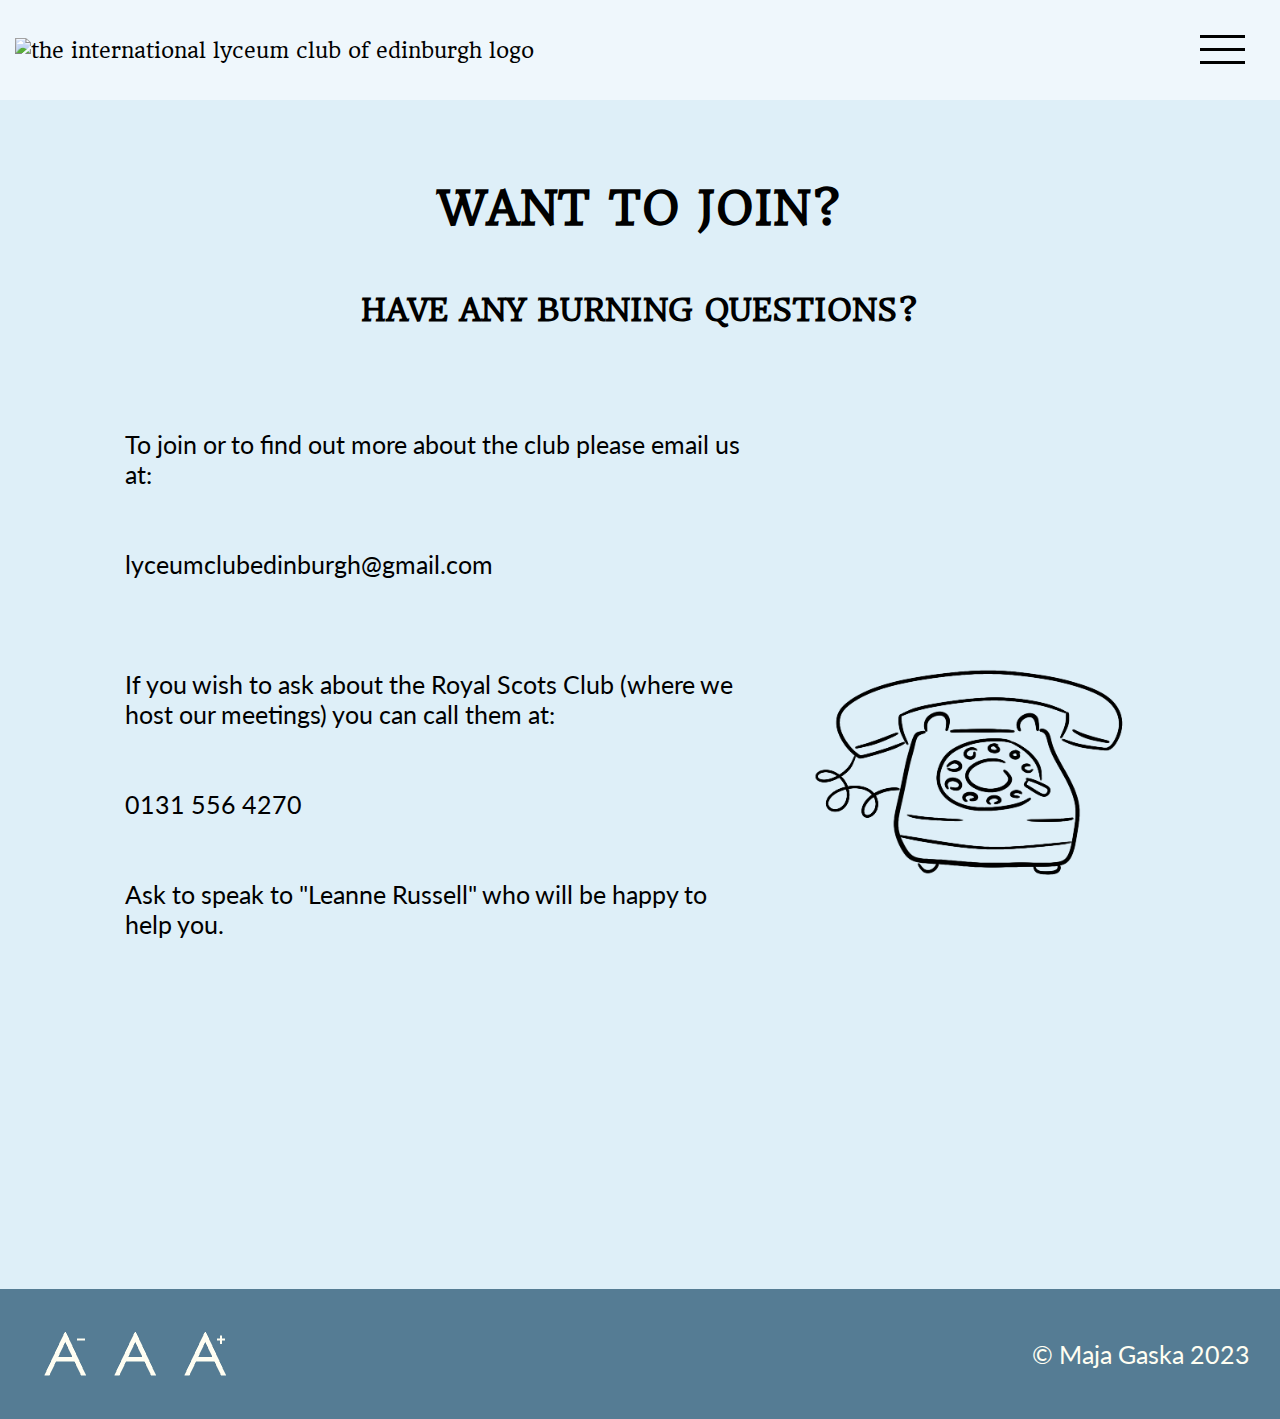
==== contact.html @ 56952fe7 "Add files via upload" ====
<!DOCTYPE html>

<html lang="en">
    
    <head>
        <!-- The head is used for metadata, data about data. None of this is displayed in the browser window! -->
        <meta charset="UTF-8"> <!-- the type of characters we will use on the web page -->
        <title>The International Lyceum Club of Edinburgh</title> 
        <link rel="stylesheet" type="text/css" href="css/tilcoe_css.css">   
        <meta name="viewport" content="width=device-width, initial-scale=1.0">
        
        <script src="js/js.js"></script>

    </head>

    <body id="body-id" class="body-medium">

        <container>

            <div id="top-bar-pc">
            
                <div id="logo">

                    <img id="logo-pc" src="images/logo.PNG" alt="the international lyceum club of edinburgh logo">
            
                </div>


                <nav class="nav-pc">

                    <ul>
                        <li><a href="index.html">ABOUT</a></li>
                        <li><a href="upcoming_events.html">UPCOMING EVENTS</a></li>
                        <li><a href="history.html">HISTORY</a></li>
                        <li><a href="membership.html">MEMBERSHIP</a></li>
                        <li><a class="active" href="contact.html">CONTACT US</a></li>
                    </ul>

                </nav>


                <nav class="nav-mobile dropdown">
                    <div id="ham">
                        <a href="#popanchor">
                        <div class="hamgraphic"></div>
                        <div class="hamgraphic"></div>
                        <div class="hamgraphic"></div>
                        </a>
                    </div>

                    <div class="dropdown-content"  id="popanchor">
                        <a href="index.html">ABOUT</a>
                        <a href="upcoming_events.html">UPCOMING EVENTS</a>
                        <a href="history.html">HISTORY</a>
                        <a href="membership.html">MEMBERSHIP</a>
                        <a class="active" href="contact.html">CONTACT US</a>
                    </div>
                </nav>

            </div>


            <div class="header-strip">

                <h1 class="h1-top">WANT TO JOIN?</h1>
                <h2>HAVE ANY BURNING QUESTIONS?</h2>

            </div>

            <div class="left-text-strip">

                <div class="left-text-contact">

                    <p>
                        To join or to find out more about the club please email us at:<br><br><br> 
                        lyceumclubedinburgh@gmail.com<br><br><br><br>

                        If you wish to ask about the Royal Scots Club (where we host our meetings) you can call them at:<br><br><br>
                        0131 556 4270<br><br><br>
                        Ask to speak to "Leanne Russell" who will be happy to help you.
                    </p>
               
                </div>

                <div class="right-image">

                    <img class="images" src="images/phone.png" alt="contact icon">

                </div>

            </div>

            <footer>

                <div class="footer-strip">

                    <div class="footer-left">
                        
                        <div class="footer-size"><a href="#" onclick="small();"><img id="small-a" src="images/small.png" alt="small font size icon"></a></div>
                        
                        <div class="footer-size"><a href="#" onclick="medium();"><img id="medium-a" src="images/medium.png" alt="medium font size icon"></a></div>
                        
                        <div class="footer-size"><a href="#" onclick="large();"><img id="large-a" src="images/large.png" alt="large font size icon"></a></div>
                        
                    </div>
                    
                    <div class="footer-right">© Maja Gaska 2023</div>

                </div>

            </footer>
        
        </container>

    </body>



</html>
---- css/tilcoe_css.css ----
@import url('https://fonts.googleapis.com/css2?family=Carrois+Gothic+SC&display=swap');
@import url('https://fonts.googleapis.com/css2?family=Roboto:wght@300&display=swap');
@import url('https://fonts.googleapis.com/css2?family=Open+Sans&display=swap');
@import url('https://fonts.googleapis.com/css2?family=Montserrat&display=swap');
@import url('https://fonts.googleapis.com/css2?family=Lato&display=swap');
@import url('https://fonts.googleapis.com/css2?family=Poppins:wght@300&display=swap');
@import url('https://fonts.googleapis.com/css2?family=Source+Sans+Pro&display=swap');
@import url('https://fonts.googleapis.com/css2?family=Raleway&display=swap');
@import url('https://fonts.googleapis.com/css2?family=Noto+Sans&display=swap');
@import url('https://fonts.googleapis.com/css2?family=Inter&display=swap');
@import url('https://fonts.googleapis.com/css2?family=Roboto+Slab&display=swap');
@import url('https://fonts.googleapis.com/css2?family=Merriweather&display=swap');
@import url('https://fonts.googleapis.com/css2?family=Playfair+Display:wght@500&display=swap');
@import url('https://fonts.googleapis.com/css2?family=Mulish&display=swap');
@import url('https://fonts.googleapis.com/css2?family=Nunito&display=swap');
@import url('https://fonts.googleapis.com/css2?family=Carme&display=swap');
@import url('https://fonts.googleapis.com/css2?family=Rubik&display=swap');
@import url('https://fonts.googleapis.com/css2?family=Work+Sans&display=swap');
@import url('https://fonts.googleapis.com/css2?family=Headland+One&display=swap');

:root{

    --tb:#eff7fc;
    --bg:#deeff8;
    --ft:#557c94;

    --ac:#eff7fc;


    --f1:'Carrois Gothic SC', sans-serif;
    --f2:'Roboto', sans-serif;
    --f3:'Open Sans', sans-serif;
    --f4:'Montserrat', sans-serif;
    --f5:'Lato', sans-serif;
    --f6:'Poppins', sans-serif;
    --f7:'Source Sans Pro', sans-serif;
    --f8:'Raleway', sans-serif;
    --f9:'Noto Sans', sans-serif;
    --f10:'Inter', sans-serif;
    --f11:'Roboto Slab', serif;
    --f12:'Merriweather', serif;
    --f13:'Playfair Display', serif;
    --f14:'Mulish', sans-serif;
    --f15:'Nunito', sans-serif;
    --f16:'Carme', sans-serif;
    --f17:'Rubik', sans-serif;
    --f18:'Work Sans', sans-serif;
    --f19:'Headland One', serif;
}

body{

    margin: 0px;
    padding: 0px;
    background-color: var(--bg);
    font-family: var(--f5);
    
}



.body-small{
    font-size: 20px;
    
}

.body-medium{
    font-size: 25px;
    
}

.body-large{
    font-size: 30px;
    
}



container{
    display: flex;
    flex-direction: column;
}

.border{
    margin-left: 30px;
    margin-right: 30px;
}



/* ------------------------ TOP BAR ------------------------ */



#top-bar-pc{
    background-color: var(--tb);
    font-family: var(--f19);
    width: 100%;
    height: 100px;
    display: flex;
    justify-content: space-between;
    align-items: center;
    position: fixed;
    top: 0;
    font-size: 20px;
}

#logo-pc{
    padding-left: 15px;
}



#nav-pc{
    padding-right: 25px;
}

#nav-mobile{
    display: none;
}

.dropdown{
    display: none;
}

ul{
    list-style-type: none;
    margin: 0;
    padding: 0;
    overflow: hidden;
    padding-right: 10px;
}

li{
    float: left;
    text-align: center;
}

li a {
    padding: 8px 10px;
    text-decoration: none;
    color: black;
}

li a:hover {
    color: grey;
}

.active {
    font-weight: bold;
}

.carmain{
    display: none;
}

/* ------------------------ HEADINGS ------------------------ */



h1{
    
    font-family: var(--f19);
    font-size: 45px;
    
}

.h1-top{
    padding-top: 150px;
}

.h1-top-smaller{
    padding-top: 100px;
}

.h1-next{
    padding-top: 50px;
    font-size: 45px;
}

.header-strip{
    display: flex;
    flex-direction: column;
    align-items: center;
    justify-content: center;
    text-align: center;
    text-align-last: center;
}

.header-strip-pad{
    display: flex;
    flex-direction: column;
    align-items: center;
    justify-content: center;
    text-align: center;
    text-align-last: center;
    padding-top: 100px;
}


.norm{
    padding-top: 60px;
    padding-bottom: 60px;
    display: flex;
    justify-content: center;
}

h2{
    display: flex;
    font-size: 30px;
    font-family: var(--f19);
}



/* ------------------------ ABOUT ------------------------ */



.quote-strip{
    display: flex;
    flex-direction: row;
    justify-content: space-evenly;
    align-items: center;
    box-sizing: border-box;
    padding-left: 125px;
    padding-right: 125px;
    padding-top: 200px;
}

.quote-text{
    width: 45%;
    font-family: var(--f19);
    font-size: 38px;
}

.quote-image{
    width: 55%;
    box-sizing: border-box;
    display: flex;
    align-items: center;
    justify-content: flex-end;
    padding-left: 50px;
}

.castle{
    width: 100%;
}



.right-text-strip{
    display: flex;
    flex-direction: row;
    justify-content: space-evenly;
    align-items: center;
    box-sizing: border-box;
    padding-left: 125px;
    padding-right: 125px;
    padding-top: 50px;
    padding-bottom: 50px;
}

.right-text{
    width: 60%;
    text-align: right;
}

.left-image{
    width: 40%;
    display: flex;
    justify-content: center;
    align-items: center;
}



/* ------------------------ UPCOMING EVENTS ------------------------ */


.events-back-upcoming{
    display: flex;
    justify-content: center;
    flex-direction: column;
    background-color:var(--ft);
    box-sizing: border-box;
    margin-left: auto;
    margin-right: auto;
    margin-top: 50px;
    margin-bottom: 100px;
    padding: 20px;
    border-radius: 20px;
    max-width: 1500px;
    width: 100vw;
}


.events-title{
    box-sizing: border-box;
    margin-bottom: 25px;
    background-color: var(--ac);
    border-radius: 10px;
    margin: 10px;
    padding-top: 20px;
    padding-bottom: 20px;
}



.events-date-strip{
    display: flex;
    flex-direction: row;
    justify-content: space-evenly;
}



.events-date{
    display: flex;
    justify-content: center;
    text-align: center;
    text-align-last: center;
    flex-basis: 25%;
    font-size: 25px;
    font-weight: bold;
    background-color: var(--ac);
    font-family: var(--f19);
    padding: 15px;
    margin-left: 10px;
    margin-right: 10px;
    margin-top: 10px;
    border-radius: 10px;
}



.events-info-strip{
    display: flex;
    flex-direction: row;
    justify-content: space-evenly; 
}



.events-info{
    display: flex;
    justify-content: center;
    text-align: center;
    text-align-last: center;
    flex-basis: 25%;
    padding-bottom: 20px;
    background-color: var(--ac);
    margin-top: 15px;
    margin-bottom: 15px;
    margin-left: 10px;
    margin-right: 10px;
    border-radius: 10px;
}


.next-event-back{
    display: flex;
    justify-content: center;
    flex-direction: column;
    text-align: center;
    background-color:var(--ft);
    box-sizing: border-box;
    margin-left: 125px;
    margin-right: 125px;
    margin-top: 50px;
    margin-bottom: 75px;
    padding: 20px;
    border-radius: 20px;
}


.next-event-main-strip{
    display: flex;
    flex-direction: row;
    justify-content: center;
    align-items: center;
}


.next-event-title-strip{
    display: flex;
    flex-direction: row; 
}



.next-event-date{
    display: flex;
    box-sizing: border-box;
    padding: 20px;
    margin: 10px;
    font-size: 35px;
    font-weight: bold;
    background-color: var(--ac);
    font-family: var(--f19);
    border-radius: 10px;
}



.next-event-title{
    display: flex;
    box-sizing: border-box;
    padding: 40px;
    margin: 10px;
    align-items: center;
    font-size: 35px;
    font-weight: bold;
    background-color: var(--ac);
    font-family: var(--f19);
    width: 100%;
    border-radius: 10px;
}


.next-event-info-strip{
    display: flex;
    flex-direction: row;
    background-color: var(--ac);
    box-sizing: border-box;
    padding: 40px;
    margin: 10px;
    border-radius: 10px;
}


.next-event-info{
    display: flex;
    box-sizing: border-box;
    padding: 20px;
    flex-basis: 60%;
    justify-content: center;
    align-items: center;
}


.next-event-image{
    display: flex;
    box-sizing: border-box;
    padding: 20px;
    flex-basis: 40%;
    justify-content: center;
    align-items: center;
}

/* ------------------------ HISTORY ------------------------ */


.woman{
    width: 100%;
    max-height: 688px;
    max-width: 446px;
}


.centre-text{
    display: flex;
    justify-content: center;
    text-align: center;
    box-sizing: border-box;
    padding-left: 125px;
    padding-right: 125px;   
    padding-top: 50px;
    padding-bottom: 50px;
    margin-top: 20px;
    margin-bottom: 20px;
    
}


.centre-text-ac{
    display: flex;
    justify-content: center;
    text-align: center;
    background-color: var(--ac);
    box-sizing: border-box;
    padding-left: 125px;
    padding-right: 125px;   
    padding-top: 50px;
    padding-bottom: 50px;
    margin-top: 20px;
    margin-bottom: 20px;
}



#crown-strip{
    display: flex;
    justify-content: center;

}

#crown{
    display: flex;
    justify-content: center;
    width: 100px;
}



.com-strip{
    display: flex;
    justify-content: center;
    text-align: center;
    text-align-last: center;
    flex-direction: row;
    box-sizing: border-box;
    padding-left: 125px;
    padding-right: 125px; 
    margin-bottom: 10px;
}

.com{
    display: flex;
    justify-content: center;
    text-align: center;
    text-align-last: center;
    flex-direction: column;
    padding: 20px;
    margin: 10px;
    background-color: var(--ac);
    width: 175px;
    border-radius: 25px;
}

.com-2{
    display: flex;
    justify-content: center;
    text-align: center;
    text-align-last: center;
    flex-direction: column;
    padding: 20px;
    margin: 10px;
    background-color: var(--ac);
    width: 200px;
    border-radius: 25px;
}

.com-pad{
    padding: 10px;
}



.events-back{
    display: flex;
    justify-content: center;
    flex-direction: column;
    text-align: center;
    background-color: var(--ft);
    box-sizing: border-box;
    margin-left: 125px;
    margin-right: 125px;
    margin-top: 100px;
    padding: 20px;
    border-radius: 20px;
}

.events-title{
    margin-bottom: 25px;
}

.events-date-strip{
    display: flex;
    flex-direction: row;
    justify-content: space-evenly;
    
}

.events-date{
    display: flex;
    justify-content: center;
    text-align: center;
    text-align-last: center;
    flex-basis: 25%;
    font-size: 25px;
    font-weight: bold;
    background-color: var(--ac);
    padding: 15px;
    margin-left: 10px;
    margin-right: 10px;
    border-radius: 10px;
    
}

.events-info-strip{
    display: flex;
    flex-direction: row;
    justify-content: space-evenly; 
    
}

.events-info{
    display: flex;
    justify-content: center;
    text-align: center;
    text-align-last: center;
    flex-basis: 25%;
    padding-bottom: 20px;
    background-color: var(--ac);
    margin-top: 15px;
    margin-bottom: 15px;
    margin-left: 10px;
    margin-right: 10px;
    border-radius: 10px;
}



/* ------------------------ MEMBERSHIP ------------------------ */



.left-text-strip{
    display: flex;
    flex-direction: row;
    justify-content: space-evenly;
    align-items: center;
    box-sizing: border-box;
    padding-left: 125px;
    padding-right: 125px;
    padding-top: 50px;
    padding-bottom: 50px;
}

.left-text{
    width: 60%;
}

.left-text-contact{
    width: 60%;
    margin-bottom: 175px;
}

.right-image{
    width: 40%;
    box-sizing: border-box;
    padding-left: 50px;
    display: flex;
    justify-content: flex-end;
    align-items: center;
}



.membership-strip-2{
    display: flex;
    justify-content: flex-end;
    text-align: right;
    box-sizing: border-box;
    padding-left: 125px;
    padding-right: 125px;
    margin-bottom: 133px;
}

.membership-text-2{
    display: flex;
    justify-content: flex-end;
    max-width: 500px;
    text-align: right;
}

.images{
    display: flex;
    justify-content: center;
    align-items: center;
    width: 100%;
    max-width: 400px;
}



/* ------------------------ CONTACT US ------------------------ */







/* ------------------------ FOOTER ------------------------ */



/*footer{
    position: sticky;
    bottom: 0px;
    width: 100%;
    
}*/


.footer-strip{
    
    background-color: var(--ft);
    display: flex;
    flex-direction: row;
    justify-content: space-between;
    align-items: center;
    padding: 30px;
    margin-top: 100px;
}


.footer-left{
    background-color: var(--ft);
    display: flex;
    flex-direction: row;
    text-decoration: none;
    color: #fffef2;
}


.footer-size{
    color: red;
    padding: 5px;
    margin: 5px;
    width: 50px;
    height: 50px;
}


.footer-size img{
    height: 100%;
    width: auto;
}


.footer-right{
    background-color: var(--ft);
    color: #fffef2;
    text-align: right;

}


a{
    text-decoration: none;
    color: #fffef2;
}



/* ------------------------ TABLET VIEW ------------------------ */



@media all and (max-width: 1485px){

    #top_bar{
        background-color: red;
        font-family: var(--f19);
        width: 100%;
        height: 100px;
        display: flex;
        justify-content: space-between;
        align-items: center;
        position: fixed;
        top: 0;
        font-size: 20px;
    }

    .nav-pc{
        display: none;
    }

    .nav-mobile{
        width: 100px;
        display: flex;
        align-items: center;
        margin: 40px;
        background-color: red;
    }

    .drop-btn img{
        width: 80px;
    }

    .dropdown-content{
        margin: 50px;
        right: -60px;
        top: 0px;
        visibility: hidden;
        position: absolute;
        background-color: #f9f9f9;
        min-width: 400px;
        box-shadow: 0px 8px 16px 0px rgba(0,0,0,0.2);
    }

    .dropdown-content:target
    {
            visibility: visible;
            transition: all 1s;
            
    }



    .dropdown{
        position: relative;
        display: inline-block;
    }
      
      
    .dropdown-content a{
        color: black;
        padding: 12px 16px;
        text-decoration: none;
        display: block;
    }
      
      
    /* ------------------------ UPCOMING EVENTS ------------------------ */


    .events-back-upcoming{
        
        margin-left: auto;
        margin-right: auto;
        max-width: 1000px;
        
    }

    .next-event-back{
        margin-left: 50px;
        margin-right: 50px;
    }


    .centre-text{
        padding-left: 50px;
        padding-right: 50px;   
    }
    
    
    .centre-text-ac{
    
        padding-left: 50px;
        padding-right: 50px;   
    }
    
    #ham{
    display:flex;
    position:fixed;
    box-sizing: border-box;
    align-items: center;
    justify-content: center;
    top:25px;
    right:25px;
    z-index:98;
    width:var(--head-height);
    height:var(--head-height);
    font-family: var(--bold-font);
    }
    
    .hamgraphic{
    width: 45px;
    height: 3px;
    background-color: black;
    margin: 10px;
    }

    .left-image{
        padding-right: 50px;
    }
}


@media all and (max-width: 400px){

    .dropdown-content{
        min-width: 250px;
    }

    .header-strip{
        padding-left: 5px;
        padding-right: 5px;
    }

    .quote-strip{
        display: flex;
        flex-direction: column;
        flex-wrap: wrap;
        justify-content: center;
        align-items: center;
        padding-left: 20px;
        padding-right: 20px;
        padding-top: 150px;
    }
    
    .quote-text{
        width: 100%;
        text-align: center;
    }
    
    .quote-image{
        width: 100%;
        display: flex;
        justify-content: space-around;
        align-items: center;
    }
    
    .castle{
        width: 100%;
        display: flex;
        justify-content: space-around;
        align-items: center;
        padding-right: 50px;
    }


    .left-text-strip{
        display: flex;
        flex-direction: column;
        justify-content: space-evenly;
        text-align: center;
        align-items: center;
        box-sizing: border-box;
        padding-left: 20px;
        padding-right: 20px;
        
    }
    
    .left-text{
        width: 100%;
    }
    
    .right-image{
        width: 100%;
        display: flex;
        justify-content: center;
        align-items: center;
        padding-right: 50px;
    }
    
    .right-text-strip{
        display: flex;
        flex-direction: column-reverse;
        justify-content: space-evenly;
        align-items: center;
        box-sizing: border-box;
        padding-left: 20px;
        padding-right: 20px;
        padding-top: 1px;
        padding-bottom: 50px;
    }
    
    .right-text{
        width: 100%;
        text-align: center;
    }
    
    .left-image{
        width: 75%;
        display: flex;
        padding-top: 50px;
        justify-content: center;
        align-items: center;
    }


    .centre-text{
        padding-left: 20px;
        padding-right: 20px;   
    }
    
    
    .centre-text-ac{
    
        padding-left: 20px;
        padding-right: 20px;   
    }

    .membership-strip-2{
        padding-right: 20px;
        padding-left: 20px;
        text-align: right;
        margin-bottom: 1px;
    }

    .com-strip{
        display: flex;
        flex-wrap: wrap;
        justify-content: center;
        text-align: center;
        text-align-last: center;
        flex-direction: row;
        box-sizing: border-box;
        max-width: 395px;
        padding-left: 5px;
        padding-right: 5px; 
        margin-bottom: 1px;
    }
    
    .com{
        display: flex;
        justify-content: center;
        text-align: center;
        text-align-last: center;
        flex-direction: column;
        box-sizing: border-box;
        padding: 20px;
        margin: 20px;
        background-color: var(--ac);
        width: 200px;
        border-radius: 25px;
        
    }
    
    .com-2{
        display: flex;
        justify-content: center;
        text-align: center;
        text-align-last: center;
        flex-direction: column;
        background-color: var(--ac);
        width: 132px;
        border-radius: 25px;
    }
    
    .com-pad{
        display: flex;
        justify-content: center;
        padding: 5px;
        text-align: center;
        text-align-last: center;
        align-items: center;
    }








    .next-event-main-strip{
        display: flex;
        flex-direction: row;
        justify-content: center;
        align-items: center;
    }



    .next-event-back{
        
        justify-content: center;
        flex-direction: column;
        margin-top: 50px;
        margin-bottom: 75px;
        padding: 20px;
        max-width: 380px;
    }
    
    
    
    
    .next-event-title-strip{
        display: flex;
        flex-direction: row; 
        width: 100%;
    }
    
    
    
    .next-event-date{
        padding: 20px;
        margin: 10px;
        font-size: 24px;
    }
    
    
    
    .next-event-title{
        text-align: left;
        padding: 20px;
        margin: 10px;
        font-size: 24px;
        width: 100%;
   
    }
    
    
    .next-event-info-strip{
        flex-direction: column;
        padding: 20px;
        margin: 10px;
        
    }
    
    
    .next-event-info{
        padding: 10px;
    }
    
    
    .next-event-image{
        padding: 20px;
    }


    /* ------------- CAROUSEL --------------- */

    .events-back-upcoming{
        display: none;
    }

    .carmain{
        width: 350px;
        overflow: hidden;
        display: inline;
        margin: auto;
        margin-top: 35px;
        margin-bottom: 50px;
    }

    .carstrip{
        width: 400%;
        margin-left: 0px;
        animation-name: carousel;
        animation-duration: 18s;
        animation-iteration-count: infinite;
    }

    .carelement{
        width:25%;
        height:500px;
        background-color: var(--ft);
        float:left;
        font-family:Verdana, Geneva, sans-serif;
        border-radius: 20px;
        box-sizing:border-box;
        padding:20px;
    }
   
    @keyframes carousel{
        0% {margin-left:0px; }
        20% {margin-left:0px; }
        25% {margin-left:-100%;}
        45% {margin-left:-100%;}
        50% {margin-left:-200%;}
        70% {margin-left:-200%;}
        75% {margin-left:-300%;}
        99% {margin-left:-300%;}
        100% {margin-left:0px;}
    }

    .events-info{
        height: 310px;   
    }

    .left-text-contact{
        width: 100%;
        margin-bottom: 1px;
    }
}
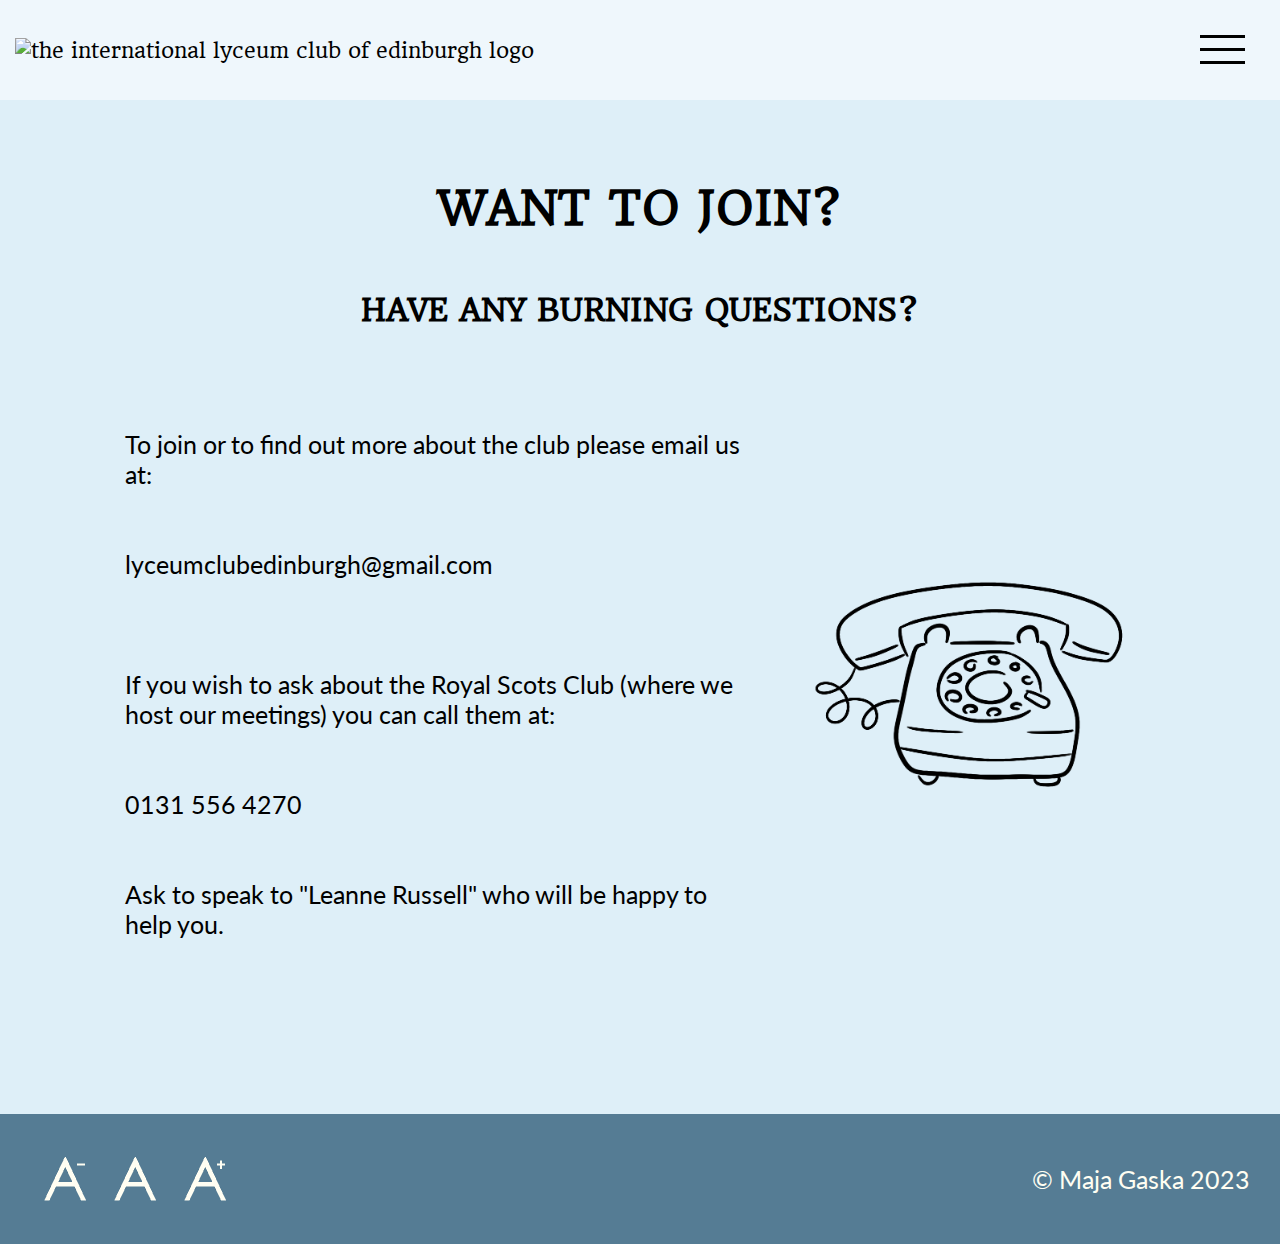
==== commit 871dfb2b: "Add files via upload" ====
--- a/contact.html
+++ b/contact.html
@@ -15,8 +15,16 @@
 
     <body id="body-id" class="body-medium">
 
-        <container>
-
+        <div id="container">
+            
+            <div class="dropdown-content"  id="popanchor">
+                <a href="index.html">ABOUT</a>
+                <a href="upcoming_events.html">UPCOMING EVENTS</a>
+                <a href="history.html">HISTORY</a>
+                <a href="membership.html">MEMBERSHIP</a>
+                <a class="active" href="contact.html">CONTACT US</a>
+            </div>
+            
             <div id="top-bar-pc">
             
                 <div id="logo">
@@ -48,13 +56,6 @@
                         </a>
                     </div>
 
-                    <div class="dropdown-content"  id="popanchor">
-                        <a href="index.html">ABOUT</a>
-                        <a href="upcoming_events.html">UPCOMING EVENTS</a>
-                        <a href="history.html">HISTORY</a>
-                        <a href="membership.html">MEMBERSHIP</a>
-                        <a class="active" href="contact.html">CONTACT US</a>
-                    </div>
                 </nav>
 
             </div>
@@ -69,7 +70,7 @@
 
             <div class="left-text-strip">
 
-                <div class="left-text-contact">
+                <div class="left-text">
 
                     <p>
                         To join or to find out more about the club please email us at:<br><br><br> 
@@ -79,6 +80,7 @@
                         0131 556 4270<br><br><br>
                         Ask to speak to "Leanne Russell" who will be happy to help you.
                     </p>
+
                
                 </div>
 
@@ -110,7 +112,7 @@
 
             </footer>
         
-        </container>
+        </div>
 
     </body>
 
--- a/css/tilcoe_css.css
+++ b/css/tilcoe_css.css
@@ -77,7 +77,7 @@
 
 
 
-container{
+#container{
     display: flex;
     flex-direction: column;
 }
@@ -85,6 +85,14 @@
 .border{
     margin-left: 30px;
     margin-right: 30px;
+}
+
+
+.center{
+    display: flex;
+    justify-content: center;
+    align-items: center;
+    flex-direction: column;
 }
 
 
@@ -783,14 +791,18 @@
     }
 
     .dropdown-content{
-        margin: 50px;
-        right: -60px;
+        
+        right: 0px;
         top: 0px;
+        z-index: 99;
         visibility: hidden;
         position: absolute;
         background-color: #f9f9f9;
-        min-width: 400px;
+        min-width: 350px;
         box-shadow: 0px 8px 16px 0px rgba(0,0,0,0.2);
+        font-family: var(--f19);
+        font-size: 25px;
+        padding: 20px;
     }
 
     .dropdown-content:target
@@ -872,7 +884,7 @@
 }
 
 
-@media all and (max-width: 400px){
+@media all and (max-width: 1050px){
 
     .dropdown-content{
         min-width: 250px;
@@ -928,6 +940,10 @@
     }
     
     .left-text{
+        width: 100%;
+    }
+
+    .left-text-contact{
         width: 100%;
     }
     
@@ -1056,7 +1072,8 @@
         margin-top: 50px;
         margin-bottom: 75px;
         padding: 20px;
-        max-width: 380px;
+        width: 100%;
+       
     }
     
     
@@ -1113,7 +1130,11 @@
     }
 
     .carmain{
-        width: 350px;
+        width: 100%;
+        box-sizing: border-box;
+        padding: 20px;
+        margin-left: 10px;
+        margin-right: 10px;
         overflow: hidden;
         display: inline;
         margin: auto;
@@ -1159,5 +1180,12 @@
     .left-text-contact{
         width: 100%;
         margin-bottom: 1px;
+        box-sizing: border-box;
+        margin-left: 10px;
+        margin-right: 10px;
+        padding-left: 20px;
+        padding-right: 20px;
+        display: flex;
+        justify-content: center;
     }
 }